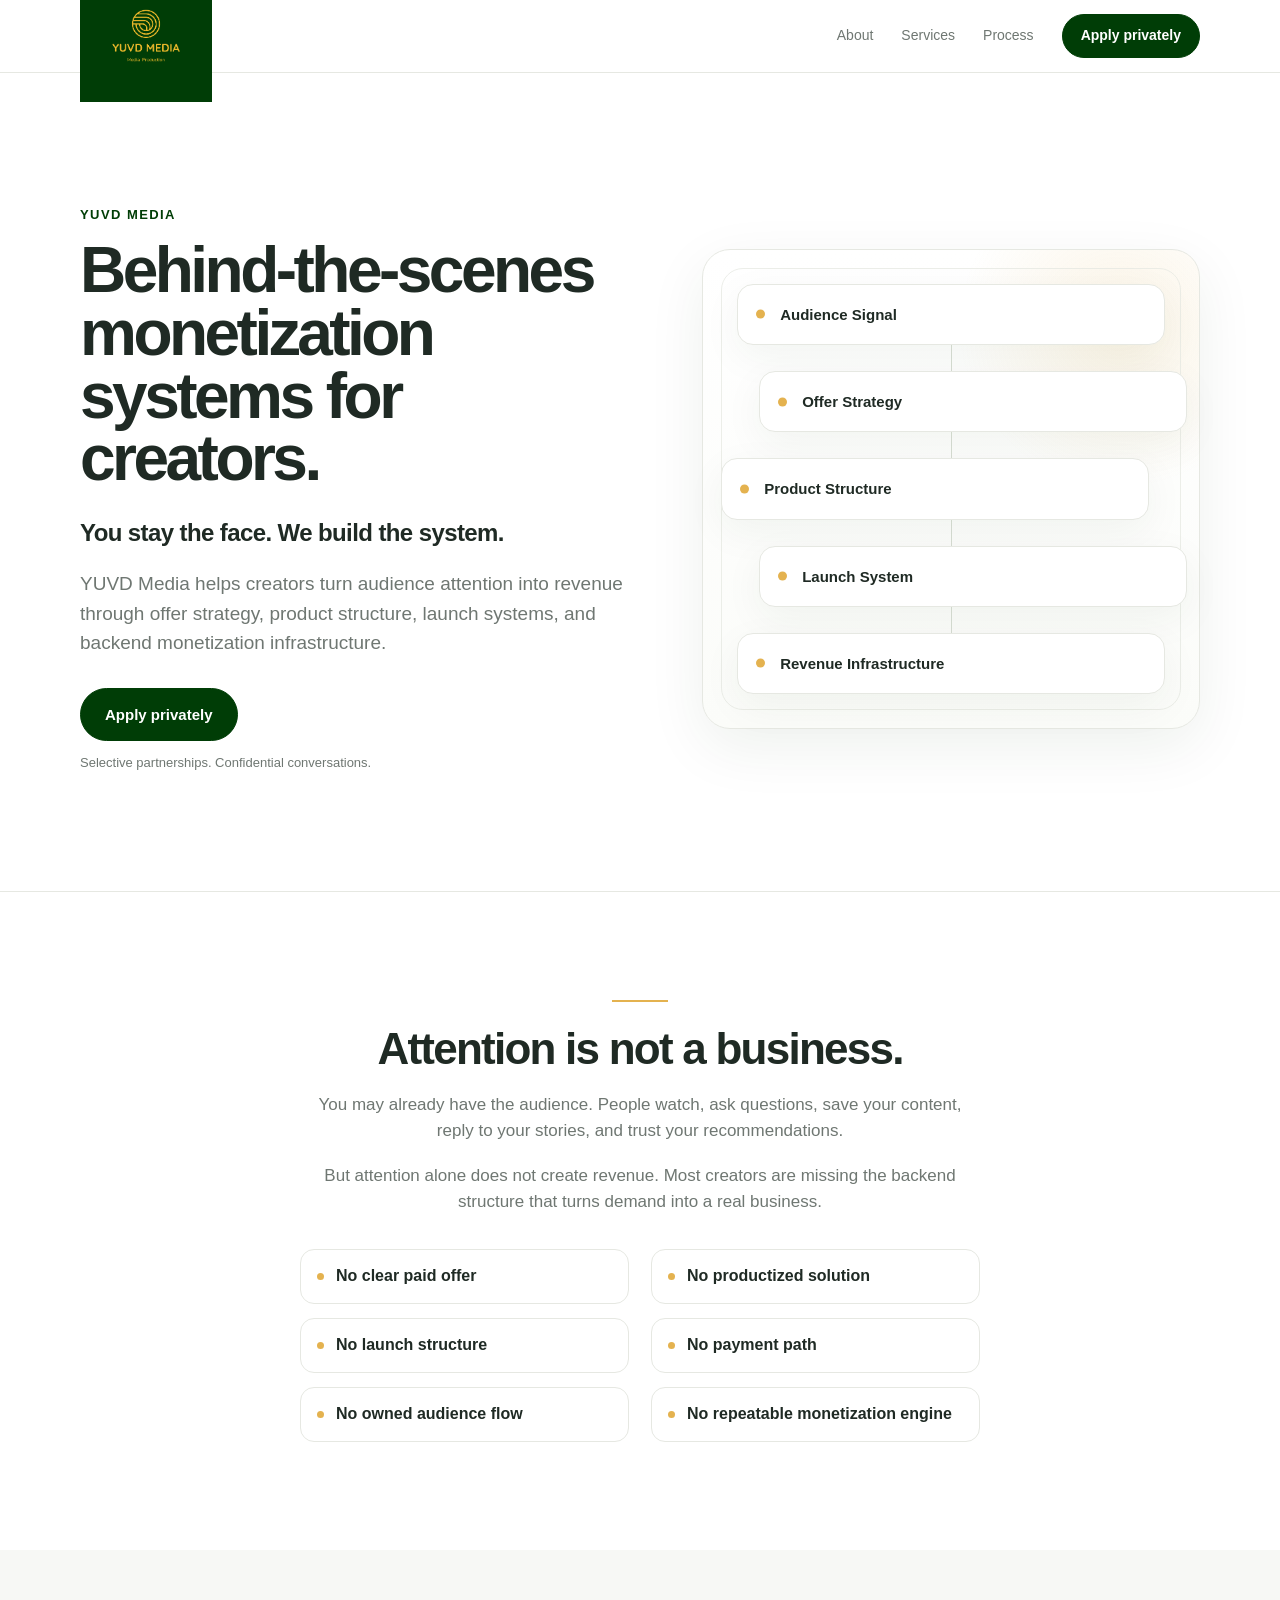
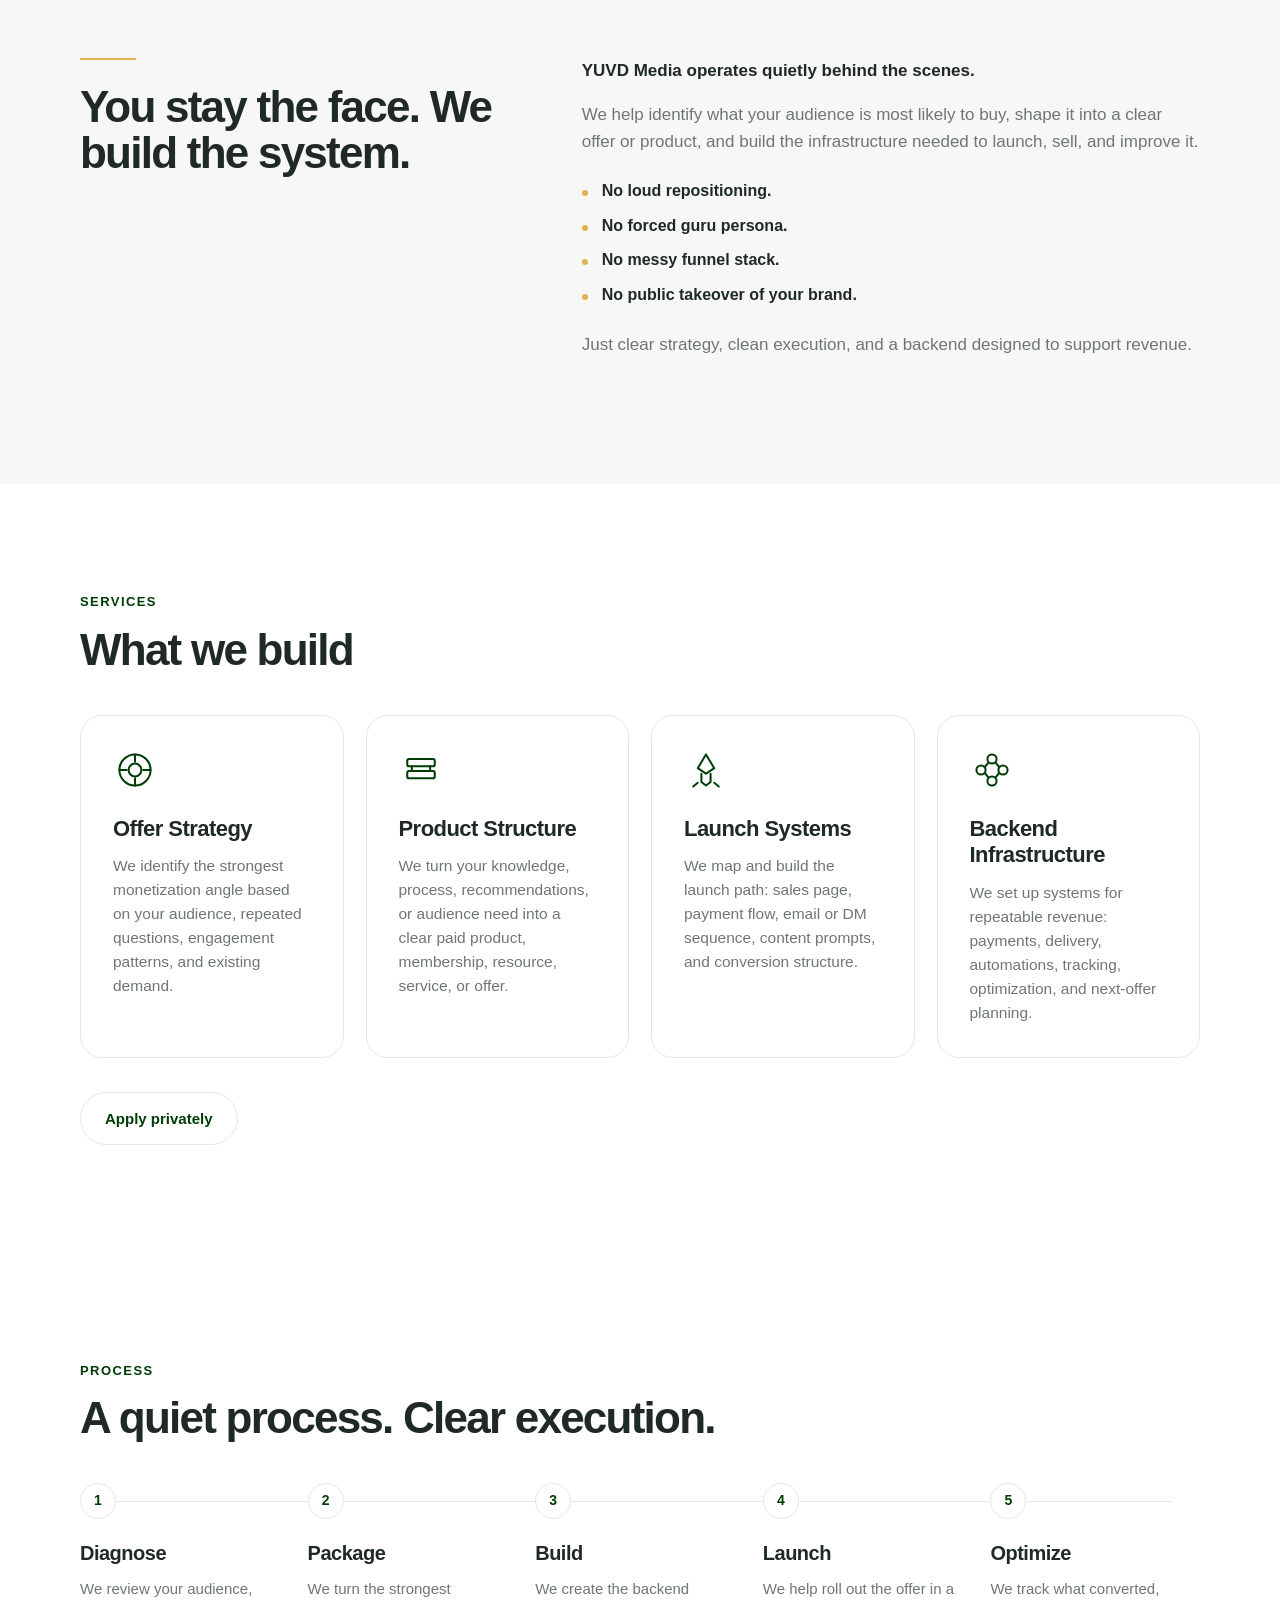
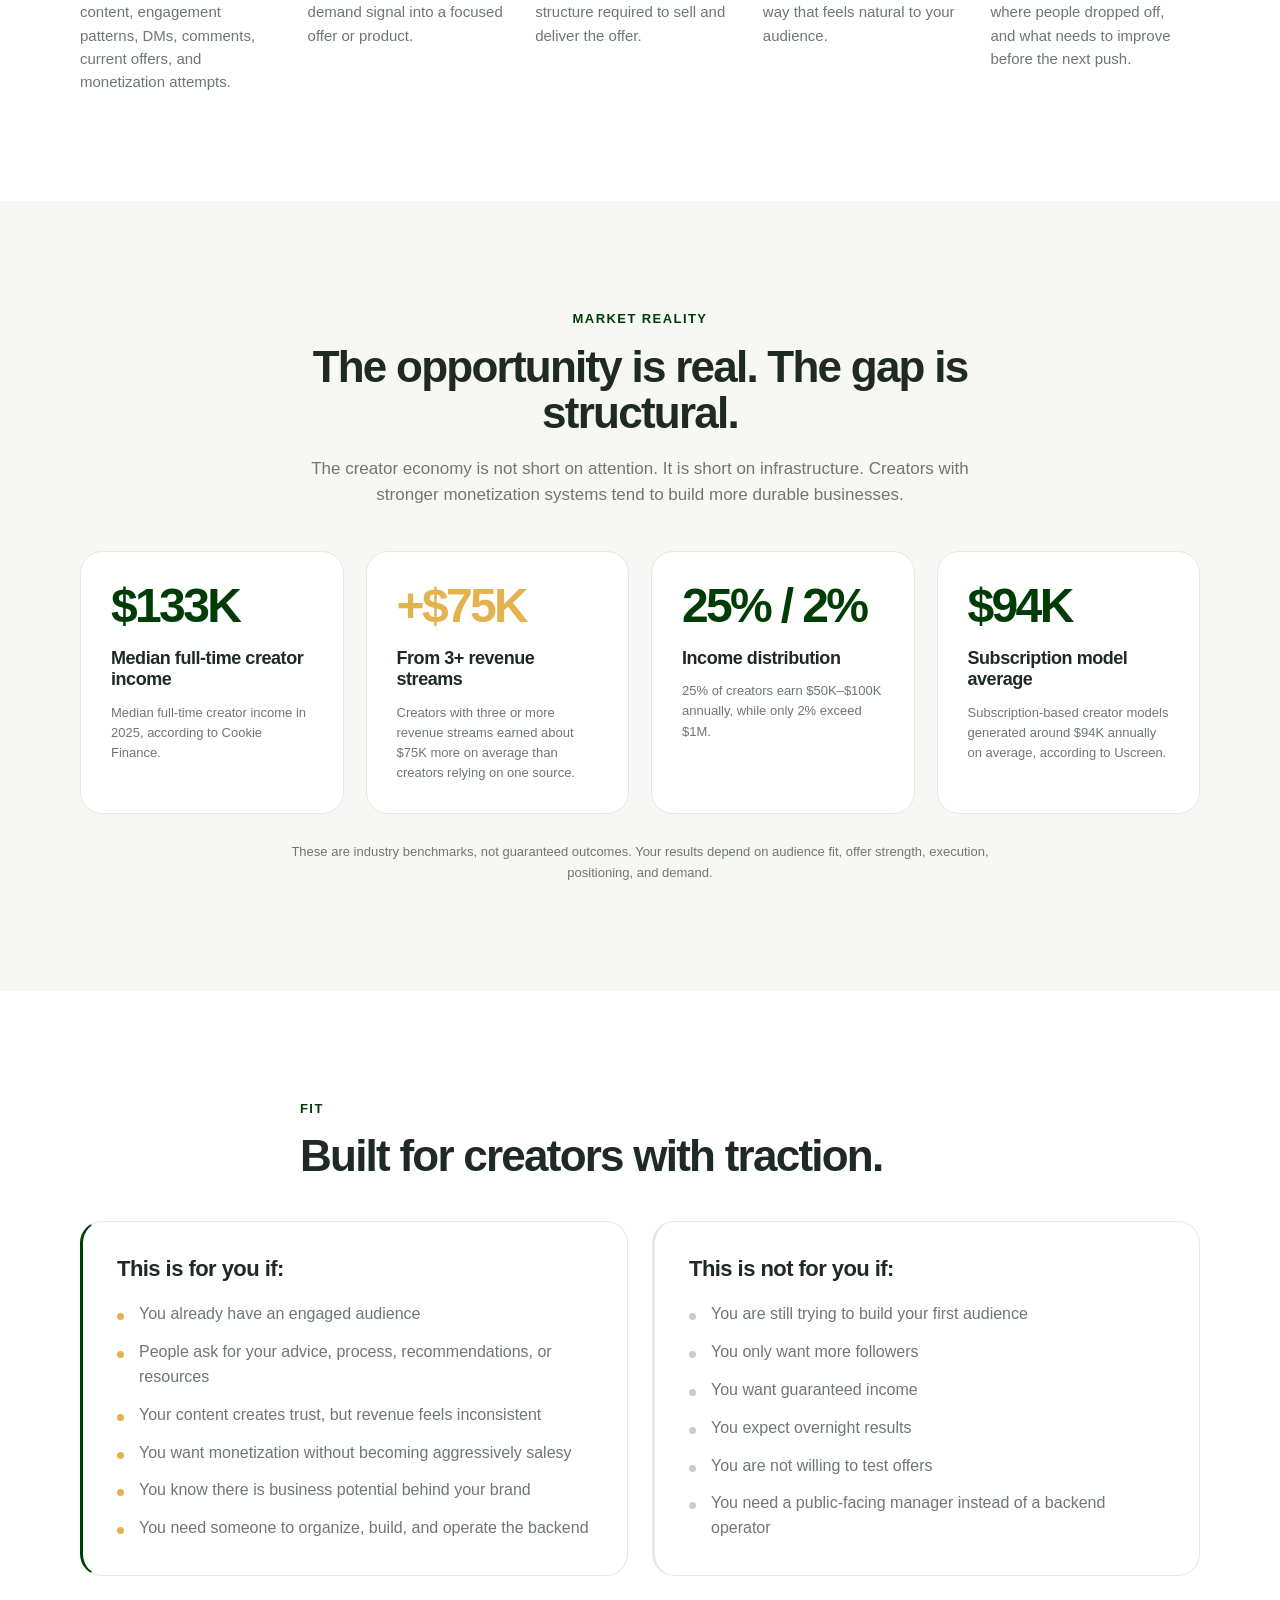
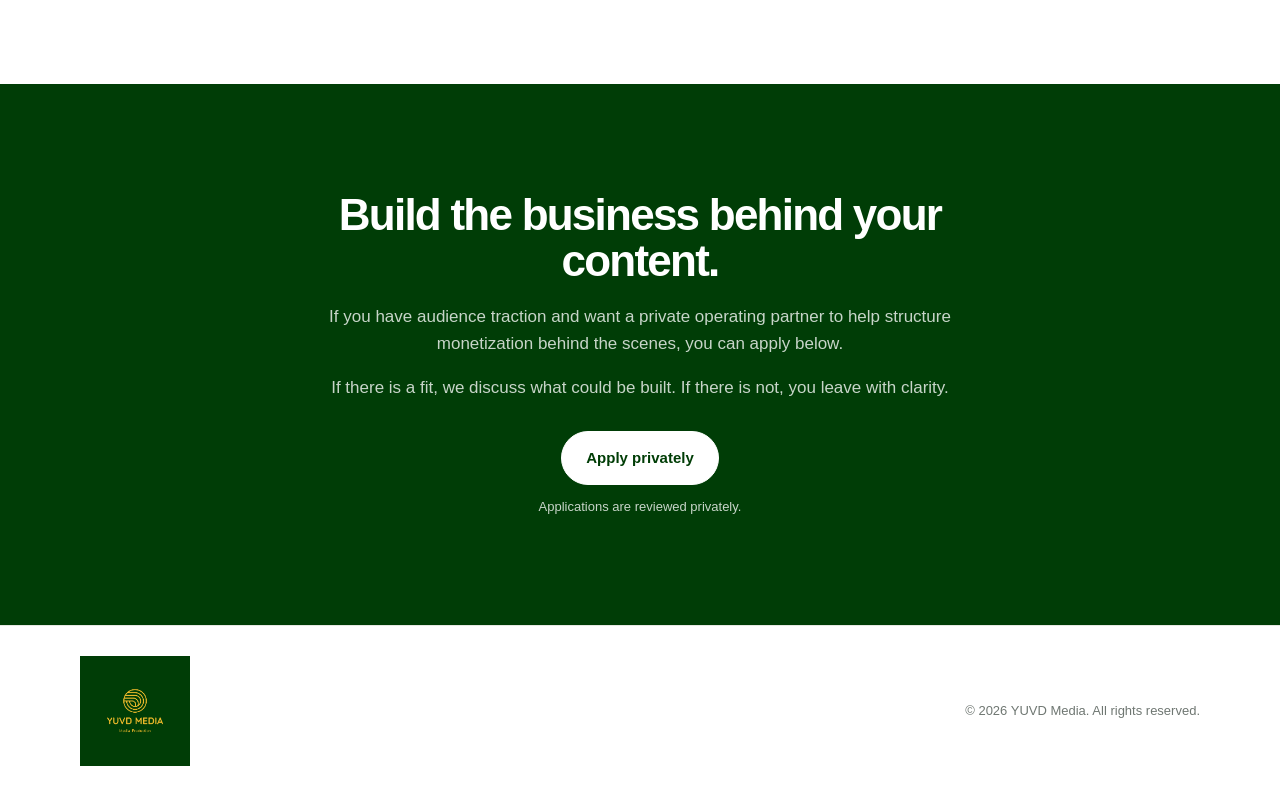
==== index.html @ 58db4ff4 "fix: correct files with logo" ====
<!DOCTYPE html>
<html lang="en">
<head>
  <meta charset="UTF-8" />
  <meta name="viewport" content="width=device-width, initial-scale=1.0" />
  <title>YUVD Media | Behind-the-scenes monetization systems for creators</title>
  <meta name="description" content="YUVD Media helps creators turn audience attention into revenue through offer strategy, product structure, launch systems, and backend monetization infrastructure." />
  <link rel="stylesheet" href="styles.css" />
</head>

<body>
  <header class="site-header">
    <div class="nav container">
      <a class="logo-link" href="index.html" aria-label="YUVD Media home">
        <img src="yuvd-media-logo.png" alt="YUVD Media" class="logo" />
      </a>

      <nav class="desktop-nav" aria-label="Primary navigation">
        <a href="#about">About</a>
        <a href="#services">Services</a>
        <a href="#process">Process</a>
        <a href="apply.html" class="nav-cta">Apply privately</a>
      </nav>

      <a href="apply.html" class="mobile-nav-cta">Apply</a>
    </div>
  </header>

  <main>
    <!-- HERO -->
    <section class="hero">
      <div class="container hero-grid">
        <div class="hero-copy">
          <p class="eyebrow">YUVD Media</p>
          <h1>Behind-the-scenes monetization systems for creators.</h1>
          <p class="hero-line">You stay the face. We build the system.</p>
          <p class="hero-support">
            YUVD Media helps creators turn audience attention into revenue through offer strategy,
            product structure, launch systems, and backend monetization infrastructure.
          </p>
          <div class="hero-actions">
            <a href="apply.html" class="button primary">Apply privately</a>
            <p class="microcopy">Selective partnerships. Confidential conversations.</p>
          </div>
        </div>

        <div class="hero-visual" aria-label="Backend monetization system visual">
          <div class="system-card card-1">
            <span class="system-label">Audience Signal</span>
          </div>
          <div class="system-connector"></div>
          <div class="system-card card-2">
            <span class="system-label">Offer Strategy</span>
          </div>
          <div class="system-connector"></div>
          <div class="system-card card-3">
            <span class="system-label">Product Structure</span>
          </div>
          <div class="system-connector"></div>
          <div class="system-card card-4">
            <span class="system-label">Launch System</span>
          </div>
          <div class="system-connector"></div>
          <div class="system-card card-5">
            <span class="system-label">Revenue Infrastructure</span>
          </div>
        </div>
      </div>
    </section>

    <!-- PROBLEM -->
    <section class="section problem" id="about">
      <div class="container narrow">
        <div class="section-kicker"></div>
        <h2>Attention is not a business.</h2>
        <p>
          You may already have the audience. People watch, ask questions, save your content,
          reply to your stories, and trust your recommendations.
        </p>
        <p>
          But attention alone does not create revenue. Most creators are missing the backend
          structure that turns demand into a real business.
        </p>

        <div class="problem-list" aria-label="Common backend gaps">
          <div><span></span>No clear paid offer</div>
          <div><span></span>No productized solution</div>
          <div><span></span>No launch structure</div>
          <div><span></span>No payment path</div>
          <div><span></span>No owned audience flow</div>
          <div><span></span>No repeatable monetization engine</div>
        </div>
      </div>
    </section>

    <!-- POSITIONING -->
    <section class="section positioning">
      <div class="container split">
        <div>
          <div class="gold-line"></div>
          <h2>You stay the face. We build the system.</h2>
        </div>
        <div class="positioning-copy">
          <p>
            YUVD Media operates quietly behind the scenes.
          </p>
          <p>
            We help identify what your audience is most likely to buy, shape it into a clear
            offer or product, and build the infrastructure needed to launch, sell, and improve it.
          </p>
          <ul class="quiet-list">
            <li>No loud repositioning.</li>
            <li>No forced guru persona.</li>
            <li>No messy funnel stack.</li>
            <li>No public takeover of your brand.</li>
          </ul>
          <p>
            Just clear strategy, clean execution, and a backend designed to support revenue.
          </p>
        </div>
      </div>
    </section>

    <!-- SERVICES -->
    <section class="section services" id="services">
      <div class="container">
        <div class="section-heading">
          <p class="eyebrow">Services</p>
          <h2>What we build</h2>
        </div>

        <div class="card-grid four">
          <article class="service-card">
            <div class="icon-box" aria-hidden="true">
              <svg viewBox="0 0 48 48"><circle cx="24" cy="24" r="17"></circle><circle cx="24" cy="24" r="7"></circle><path d="M24 7v8M24 33v8M7 24h8M33 24h8"></path></svg>
            </div>
            <h3>Offer Strategy</h3>
            <p>
              We identify the strongest monetization angle based on your audience, repeated
              questions, engagement patterns, and existing demand.
            </p>
          </article>

          <article class="service-card">
            <div class="icon-box" aria-hidden="true">
              <svg viewBox="0 0 48 48"><rect x="9" y="12" width="30" height="8" rx="2"></rect><rect x="9" y="25" width="30" height="8" rx="2"></rect><path d="M14 20v5M34 20v5"></path></svg>
            </div>
            <h3>Product Structure</h3>
            <p>
              We turn your knowledge, process, recommendations, or audience need into a clear
              paid product, membership, resource, service, or offer.
            </p>
          </article>

          <article class="service-card">
            <div class="icon-box" aria-hidden="true">
              <svg viewBox="0 0 48 48"><path d="M24 7l9 15-9 6-9-6 9-15z"></path><path d="M19 28v9l5 4 5-4v-9"></path><path d="M15 38l-5 4M33 38l5 4"></path></svg>
            </div>
            <h3>Launch Systems</h3>
            <p>
              We map and build the launch path: sales page, payment flow, email or DM sequence,
              content prompts, and conversion structure.
            </p>
          </article>

          <article class="service-card">
            <div class="icon-box" aria-hidden="true">
              <svg viewBox="0 0 48 48"><circle cx="12" cy="24" r="5"></circle><circle cx="24" cy="12" r="5"></circle><circle cx="36" cy="24" r="5"></circle><circle cx="24" cy="36" r="5"></circle><path d="M16 21l4-5M28 16l4 5M32 27l-4 5M20 32l-4-5"></path></svg>
            </div>
            <h3>Backend Infrastructure</h3>
            <p>
              We set up systems for repeatable revenue: payments, delivery, automations,
              tracking, optimization, and next-offer planning.
            </p>
          </article>
        </div>

        <div class="section-cta">
          <a href="apply.html" class="button secondary">Apply privately</a>
        </div>
      </div>
    </section>

    <!-- PROCESS -->
    <section class="section process" id="process">
      <div class="container">
        <div class="section-heading">
          <p class="eyebrow">Process</p>
          <h2>A quiet process. Clear execution.</h2>
        </div>

        <div class="process-line">
          <article class="process-step">
            <span class="step-number">1</span>
            <h3>Diagnose</h3>
            <p>We review your audience, content, engagement patterns, DMs, comments, current offers, and monetization attempts.</p>
          </article>

          <article class="process-step">
            <span class="step-number">2</span>
            <h3>Package</h3>
            <p>We turn the strongest demand signal into a focused offer or product.</p>
          </article>

          <article class="process-step">
            <span class="step-number">3</span>
            <h3>Build</h3>
            <p>We create the backend structure required to sell and deliver the offer.</p>
          </article>

          <article class="process-step">
            <span class="step-number">4</span>
            <h3>Launch</h3>
            <p>We help roll out the offer in a way that feels natural to your audience.</p>
          </article>

          <article class="process-step">
            <span class="step-number">5</span>
            <h3>Optimize</h3>
            <p>We track what converted, where people dropped off, and what needs to improve before the next push.</p>
          </article>
        </div>
      </div>
    </section>

    <!-- OPPORTUNITY -->
    <section class="section opportunity">
      <div class="container">
        <div class="section-heading narrow center">
          <p class="eyebrow">Market reality</p>
          <h2>The opportunity is real. The gap is structural.</h2>
          <p>
            The creator economy is not short on attention. It is short on infrastructure.
            Creators with stronger monetization systems tend to build more durable businesses.
          </p>
        </div>

        <div class="stat-grid">
          <article class="stat-card">
            <span>$133K</span>
            <h3>Median full-time creator income</h3>
            <p>Median full-time creator income in 2025, according to Cookie Finance.</p>
          </article>

          <article class="stat-card">
            <span>+$75K</span>
            <h3>From 3+ revenue streams</h3>
            <p>Creators with three or more revenue streams earned about $75K more on average than creators relying on one source.</p>
          </article>

          <article class="stat-card">
            <span>25% / 2%</span>
            <h3>Income distribution</h3>
            <p>25% of creators earn $50K–$100K annually, while only 2% exceed $1M.</p>
          </article>

          <article class="stat-card">
            <span>$94K</span>
            <h3>Subscription model average</h3>
            <p>Subscription-based creator models generated around $94K annually on average, according to Uscreen.</p>
          </article>
        </div>

        <p class="disclaimer">
          These are industry benchmarks, not guaranteed outcomes. Your results depend on audience fit,
          offer strength, execution, positioning, and demand.
        </p>
      </div>
    </section>

    <!-- FIT -->
    <section class="section fit">
      <div class="container">
        <div class="section-heading narrow">
          <p class="eyebrow">Fit</p>
          <h2>Built for creators with traction.</h2>
        </div>

        <div class="fit-grid">
          <article class="fit-card for">
            <h3>This is for you if:</h3>
            <ul>
              <li>You already have an engaged audience</li>
              <li>People ask for your advice, process, recommendations, or resources</li>
              <li>Your content creates trust, but revenue feels inconsistent</li>
              <li>You want monetization without becoming aggressively salesy</li>
              <li>You know there is business potential behind your brand</li>
              <li>You need someone to organize, build, and operate the backend</li>
            </ul>
          </article>

          <article class="fit-card not-for">
            <h3>This is not for you if:</h3>
            <ul>
              <li>You are still trying to build your first audience</li>
              <li>You only want more followers</li>
              <li>You want guaranteed income</li>
              <li>You expect overnight results</li>
              <li>You are not willing to test offers</li>
              <li>You need a public-facing manager instead of a backend operator</li>
            </ul>
          </article>
        </div>
      </div>
    </section>

    <!-- FINAL CTA -->
    <section class="section final-cta">
      <div class="container narrow center">
        <h2>Build the business behind your content.</h2>
        <p>
          If you have audience traction and want a private operating partner to help structure
          monetization behind the scenes, you can apply below.
        </p>
        <p>
          If there is a fit, we discuss what could be built. If there is not, you leave with clarity.
        </p>
        <a href="apply.html" class="button primary">Apply privately</a>
        <p class="microcopy">Applications are reviewed privately.</p>
      </div>
    </section>
  </main>

  <footer class="footer">
    <div class="container footer-inner">
      <img src="yuvd-media-logo.png" alt="YUVD Media" class="footer-logo" />
      <p>© 2026 YUVD Media. All rights reserved.</p>
    </div>
  </footer>
</body>
</html>
---- styles.css ----
/* YUVD Media website system */

:root {
  --green: #003D06;
  --green-hover: #062F0A;
  --gold: #E4B24F;
  --text: #1F2A24;
  --muted: #6F7772;
  --soft: #F7F8F5;
  --border: #E6E8E2;
  --white: #FFFFFF;
  --shadow: 0 18px 60px rgba(0, 61, 6, 0.07);
}

* {
  box-sizing: border-box;
}

html {
  scroll-behavior: smooth;
}

body {
  margin: 0;
  font-family: Inter, -apple-system, BlinkMacSystemFont, "Segoe UI", Roboto, Arial, sans-serif;
  color: var(--text);
  background: var(--white);
  line-height: 1.55;
}

img {
  max-width: 100%;
  display: block;
}

a {
  color: inherit;
  text-decoration: none;
}

.container {
  width: min(1120px, calc(100% - 40px));
  margin: 0 auto;
}

.narrow {
  width: min(680px, calc(100% - 40px));
}

.center {
  text-align: center;
}

.site-header {
  position: sticky;
  top: 0;
  z-index: 20;
  background: rgba(255, 255, 255, 0.94);
  backdrop-filter: blur(16px);
  border-bottom: 1px solid var(--border);
}

.nav {
  height: 72px;
  display: flex;
  align-items: center;
  justify-content: space-between;
}

.logo-link {
  display: inline-flex;
  align-items: center;
}

.logo {
  width: 132px;
  height: auto;
}

.desktop-nav {
  display: flex;
  align-items: center;
  gap: 28px;
  font-size: 14px;
  color: var(--muted);
}

.desktop-nav a:not(.nav-cta):hover {
  color: var(--green);
}

.nav-cta {
  color: var(--white);
  background: var(--green);
  border: 1px solid var(--green);
  border-radius: 999px;
  padding: 10px 18px;
  font-weight: 600;
}

.nav-cta:hover {
  background: var(--green-hover);
}

.mobile-nav-cta {
  display: none;
  color: var(--green);
  font-weight: 600;
  font-size: 14px;
}

/* Buttons */

.button {
  display: inline-flex;
  align-items: center;
  justify-content: center;
  min-height: 48px;
  padding: 14px 24px;
  border-radius: 999px;
  font-size: 15px;
  font-weight: 600;
  border: 1px solid transparent;
  transition: transform 180ms ease, background 180ms ease, border-color 180ms ease;
}

.button:hover {
  transform: translateY(-1px);
}

.button.primary {
  background: var(--green);
  color: var(--white);
  border-color: var(--green);
}

.button.primary:hover {
  background: var(--green-hover);
}

.button.secondary {
  color: var(--green);
  background: var(--white);
  border-color: var(--border);
}

.button.secondary:hover {
  border-color: var(--gold);
}

/* Shared sections */

.section {
  padding: 108px 0;
}

.section-heading {
  margin-bottom: 42px;
}

.section-heading.center,
.section-heading.narrow {
  margin-left: auto;
  margin-right: auto;
}

.eyebrow {
  margin: 0 0 14px;
  color: var(--green);
  font-size: 13px;
  font-weight: 700;
  letter-spacing: 0.11em;
  text-transform: uppercase;
}

h1,
h2,
h3,
p {
  margin-top: 0;
}

h1 {
  font-size: clamp(42px, 6vw, 64px);
  line-height: 0.98;
  letter-spacing: -0.055em;
  font-weight: 700;
  margin-bottom: 24px;
}

h2 {
  font-size: clamp(30px, 4vw, 44px);
  line-height: 1.05;
  letter-spacing: -0.04em;
  font-weight: 650;
  margin-bottom: 20px;
}

h3 {
  font-size: 22px;
  line-height: 1.2;
  letter-spacing: -0.025em;
  font-weight: 650;
  margin-bottom: 12px;
}

p {
  color: var(--muted);
  font-size: 17px;
  margin-bottom: 18px;
}

.microcopy {
  color: var(--muted);
  font-size: 13px;
  margin: 12px 0 0;
}

/* Hero */

.hero {
  padding: 132px 0 118px;
  background: var(--white);
}

.hero-grid {
  display: grid;
  grid-template-columns: minmax(0, 1.05fr) minmax(360px, 0.95fr);
  gap: 72px;
  align-items: center;
}

.hero-copy {
  max-width: 675px;
}

.hero-line {
  font-size: 24px;
  color: var(--text);
  font-weight: 600;
  letter-spacing: -0.025em;
  margin-bottom: 18px;
}

.hero-support {
  font-size: 19px;
  max-width: 640px;
  margin-bottom: 30px;
}

.hero-actions {
  display: flex;
  flex-direction: column;
  align-items: flex-start;
}

.hero-visual {
  position: relative;
  padding: 34px;
  border: 1px solid var(--border);
  border-radius: 28px;
  background:
    radial-gradient(circle at 84% 16%, rgba(228, 178, 79, 0.14), transparent 28%),
    linear-gradient(180deg, #FFFFFF, #FBFCF9);
  box-shadow: var(--shadow);
}

.hero-visual::before {
  content: "";
  position: absolute;
  inset: 18px;
  border: 1px solid rgba(230, 232, 226, 0.75);
  border-radius: 22px;
  pointer-events: none;
}

.system-card {
  position: relative;
  z-index: 1;
  background: var(--white);
  border: 1px solid var(--border);
  border-radius: 16px;
  padding: 18px 20px;
  box-shadow: 0 12px 40px rgba(0, 61, 6, 0.05);
}

.system-card::before {
  content: "";
  width: 9px;
  height: 9px;
  background: var(--gold);
  border-radius: 50%;
  position: absolute;
  left: 18px;
  top: 50%;
  transform: translateY(-50%);
}

.system-label {
  display: block;
  padding-left: 22px;
  color: var(--text);
  font-weight: 650;
  font-size: 15px;
}

.system-connector {
  width: 1px;
  height: 26px;
  background: #D8DED4;
  margin: 0 auto;
}

.card-2,
.card-4 {
  transform: translateX(22px);
}

.card-3 {
  transform: translateX(-16px);
}

/* Problem */

.problem {
  border-top: 1px solid var(--border);
}

.problem .narrow {
  text-align: center;
}

.section-kicker {
  width: 56px;
  height: 2px;
  background: var(--gold);
  margin: 0 auto 24px;
}

.problem-list {
  margin-top: 34px;
  display: grid;
  grid-template-columns: repeat(2, minmax(0, 1fr));
  gap: 14px 22px;
  text-align: left;
}

.problem-list div {
  display: flex;
  align-items: center;
  gap: 12px;
  padding: 14px 16px;
  border: 1px solid var(--border);
  border-radius: 14px;
  color: var(--text);
  font-weight: 550;
  background: var(--white);
}

.problem-list span {
  width: 7px;
  height: 7px;
  background: var(--gold);
  border-radius: 999px;
  flex: 0 0 auto;
}

/* Positioning */

.positioning {
  background: var(--soft);
}

.split {
  display: grid;
  grid-template-columns: minmax(0, 0.82fr) minmax(0, 1.18fr);
  gap: 72px;
  align-items: start;
}

.gold-line {
  width: 56px;
  height: 2px;
  background: var(--gold);
  margin-bottom: 24px;
}

.positioning-copy p:first-child {
  color: var(--text);
  font-weight: 650;
}

.quiet-list {
  list-style: none;
  padding: 0;
  margin: 24px 0;
  display: grid;
  gap: 10px;
}

.quiet-list li {
  color: var(--text);
  font-weight: 550;
  padding-left: 20px;
  position: relative;
}

.quiet-list li::before {
  content: "";
  width: 6px;
  height: 6px;
  background: var(--gold);
  border-radius: 999px;
  position: absolute;
  left: 0;
  top: 11px;
}

/* Services */

.card-grid.four {
  display: grid;
  grid-template-columns: repeat(4, minmax(0, 1fr));
  gap: 22px;
}

.service-card {
  padding: 32px;
  border: 1px solid var(--border);
  border-radius: 22px;
  background: var(--white);
  transition: transform 180ms ease, box-shadow 180ms ease, border-color 180ms ease;
}

.service-card:hover {
  transform: translateY(-3px);
  box-shadow: 0 18px 50px rgba(0, 61, 6, 0.06);
  border-color: rgba(228, 178, 79, 0.55);
}

.service-card p {
  font-size: 15.5px;
  margin-bottom: 0;
}

.icon-box {
  width: 44px;
  height: 44px;
  color: var(--green);
  margin-bottom: 24px;
}

.icon-box svg {
  width: 100%;
  height: 100%;
  fill: none;
  stroke: currentColor;
  stroke-width: 2.2;
  stroke-linecap: round;
  stroke-linejoin: round;
}

.section-cta {
  margin-top: 34px;
}

/* Process */

.process {
  background: var(--white);
}

.process-line {
  display: grid;
  grid-template-columns: repeat(5, 1fr);
  gap: 18px;
  position: relative;
}

.process-line::before {
  content: "";
  position: absolute;
  left: 28px;
  right: 28px;
  top: 18px;
  height: 1px;
  background: var(--border);
  z-index: 0;
}

.process-step {
  position: relative;
  z-index: 1;
  padding-right: 14px;
}

.step-number {
  width: 36px;
  height: 36px;
  border: 1px solid var(--border);
  border-radius: 999px;
  background: var(--white);
  color: var(--green);
  display: inline-flex;
  align-items: center;
  justify-content: center;
  font-size: 14px;
  font-weight: 700;
  margin-bottom: 22px;
}

.process-step h3 {
  font-size: 20px;
}

.process-step p {
  font-size: 15px;
  margin-bottom: 0;
}

/* Opportunity */

.opportunity {
  background: var(--soft);
}

.stat-grid {
  display: grid;
  grid-template-columns: repeat(4, minmax(0, 1fr));
  gap: 22px;
  margin-top: 42px;
}

.stat-card {
  background: var(--white);
  border: 1px solid var(--border);
  border-radius: 22px;
  padding: 30px;
}

.stat-card span {
  display: block;
  color: var(--green);
  font-size: clamp(34px, 4vw, 48px);
  line-height: 1;
  letter-spacing: -0.055em;
  font-weight: 720;
  margin-bottom: 18px;
}

.stat-card:nth-child(2) span {
  color: var(--gold);
}

.stat-card h3 {
  font-size: 18px;
}

.stat-card p {
  font-size: 13px;
  margin-bottom: 0;
}

.disclaimer {
  width: min(760px, 100%);
  margin: 28px auto 0;
  font-size: 13px;
  text-align: center;
}

/* Fit */

.fit-grid {
  display: grid;
  grid-template-columns: repeat(2, minmax(0, 1fr));
  gap: 24px;
}

.fit-card {
  background: var(--white);
  border: 1px solid var(--border);
  border-radius: 22px;
  padding: 34px;
}

.fit-card.for {
  border-left: 3px solid var(--green);
}

.fit-card.not-for {
  border-left: 3px solid var(--border);
}

.fit-card ul {
  list-style: none;
  margin: 20px 0 0;
  padding: 0;
  display: grid;
  gap: 13px;
}

.fit-card li {
  position: relative;
  padding-left: 22px;
  color: var(--muted);
}

.fit-card li::before {
  content: "";
  position: absolute;
  top: 11px;
  left: 0;
  width: 7px;
  height: 7px;
  border-radius: 999px;
  background: var(--gold);
}

.not-for li::before {
  background: #C8CDC5;
}

/* Final CTA */

.final-cta {
  background: var(--green);
  color: var(--white);
}

.final-cta h2,
.final-cta p,
.final-cta .microcopy {
  color: var(--white);
}

.final-cta p {
  opacity: 0.78;
}

.final-cta .button.primary {
  background: var(--white);
  color: var(--green);
  border-color: var(--white);
  margin-top: 12px;
}

.final-cta .button.primary:hover {
  background: #F7F8F5;
}

/* Application page */

.application-hero {
  padding: 116px 0 72px;
  background: var(--white);
  border-bottom: 1px solid var(--border);
}

.application-hero h1 {
  margin-bottom: 20px;
}

.application-hero p:not(.eyebrow) {
  font-size: 19px;
}

.application-section {
  background: var(--soft);
}

.application-layout {
  display: grid;
  grid-template-columns: minmax(280px, 0.75fr) minmax(0, 1.25fr);
  gap: 52px;
  align-items: start;
}

.application-aside {
  position: sticky;
  top: 104px;
  background: var(--white);
  border: 1px solid var(--border);
  border-radius: 22px;
  padding: 30px;
}

.application-aside h2 {
  font-size: 28px;
}

.application-aside ol {
  margin: 22px 0;
  padding-left: 20px;
  color: var(--muted);
}

.application-aside li {
  margin-bottom: 14px;
}

.confidential-note {
  font-size: 14px;
  padding-top: 18px;
  border-top: 1px solid var(--border);
}

.application-form {
  background: var(--white);
  border: 1px solid var(--border);
  border-radius: 22px;
  padding: 34px;
  display: grid;
  gap: 18px;
}

.application-form label {
  display: grid;
  gap: 8px;
  color: var(--text);
  font-size: 14px;
  font-weight: 650;
}

.application-form input,
.application-form textarea {
  width: 100%;
  border: 1px solid var(--border);
  border-radius: 14px;
  padding: 13px 14px;
  font: inherit;
  font-size: 15px;
  color: var(--text);
  background: var(--white);
  outline: none;
}

.application-form input {
  min-height: 50px;
}

.application-form textarea {
  min-height: 150px;
  resize: vertical;
}

.application-form input:focus,
.application-form textarea:focus {
  border-color: var(--green);
  box-shadow: 0 0 0 3px rgba(0, 61, 6, 0.08);
}

.application-form button {
  width: fit-content;
  margin-top: 6px;
}

/* Footer */

.footer {
  padding: 30px 0;
  background: var(--white);
  border-top: 1px solid var(--border);
}

.footer-inner {
  display: flex;
  align-items: center;
  justify-content: space-between;
  gap: 24px;
}

.footer-logo {
  width: 110px;
}

.footer p {
  margin: 0;
  font-size: 13px;
}

/* Responsive */

@media (max-width: 1024px) {
  .hero-grid,
  .split,
  .application-layout {
    grid-template-columns: 1fr;
    gap: 52px;
  }

  .card-grid.four,
  .stat-grid {
    grid-template-columns: repeat(2, minmax(0, 1fr));
  }

  .process-line {
    grid-template-columns: 1fr;
    gap: 24px;
  }

  .process-line::before {
    left: 21px;
    right: auto;
    top: 0;
    bottom: 0;
    width: 1px;
    height: auto;
  }

  .process-step {
    padding-left: 66px;
    padding-right: 0;
  }

  .step-number {
    position: absolute;
    left: 0;
    top: 0;
  }

  .application-aside {
    position: static;
  }
}

@media (max-width: 760px) {
  .container,
  .narrow {
    width: min(100% - 32px, 1120px);
  }

  .desktop-nav {
    display: none;
  }

  .mobile-nav-cta {
    display: inline-flex;
  }

  .nav {
    height: 66px;
  }

  .logo {
    width: 112px;
  }

  .hero {
    padding: 78px 0 72px;
  }

  h1 {
    font-size: clamp(40px, 11.5vw, 46px);
    line-height: 1;
  }

  h2 {
    font-size: 31px;
  }

  h3 {
    font-size: 20px;
  }

  p {
    font-size: 16px;
  }

  .hero-line {
    font-size: 20px;
  }

  .hero-support {
    font-size: 16px;
  }

  .hero-visual {
    padding: 22px;
    border-radius: 22px;
  }

  .hero-visual::before {
    display: none;
  }

  .card-2,
  .card-3,
  .card-4 {
    transform: none;
  }

  .system-card {
    padding: 15px 16px;
  }

  .system-label {
    font-size: 14px;
  }

  .section {
    padding: 72px 0;
  }

  .problem .narrow,
  .center {
    text-align: left;
  }

  .section-kicker {
    margin-left: 0;
  }

  .problem-list,
  .card-grid.four,
  .stat-grid,
  .fit-grid {
    grid-template-columns: 1fr;
  }

  .service-card,
  .fit-card,
  .stat-card,
  .application-form,
  .application-aside {
    padding: 24px;
    border-radius: 18px;
  }

  .process-step {
    padding-left: 60px;
  }

  .step-number {
    width: 42px;
    height: 42px;
    background: var(--green);
    color: var(--white);
    border-color: var(--green);
    font-size: 16px;
  }

  .application-hero {
    padding: 78px 0 56px;
    text-align: left;
  }

  .application-form button {
    width: 100%;
  }

  .footer-inner {
    align-items: flex-start;
    flex-direction: column;
  }
}
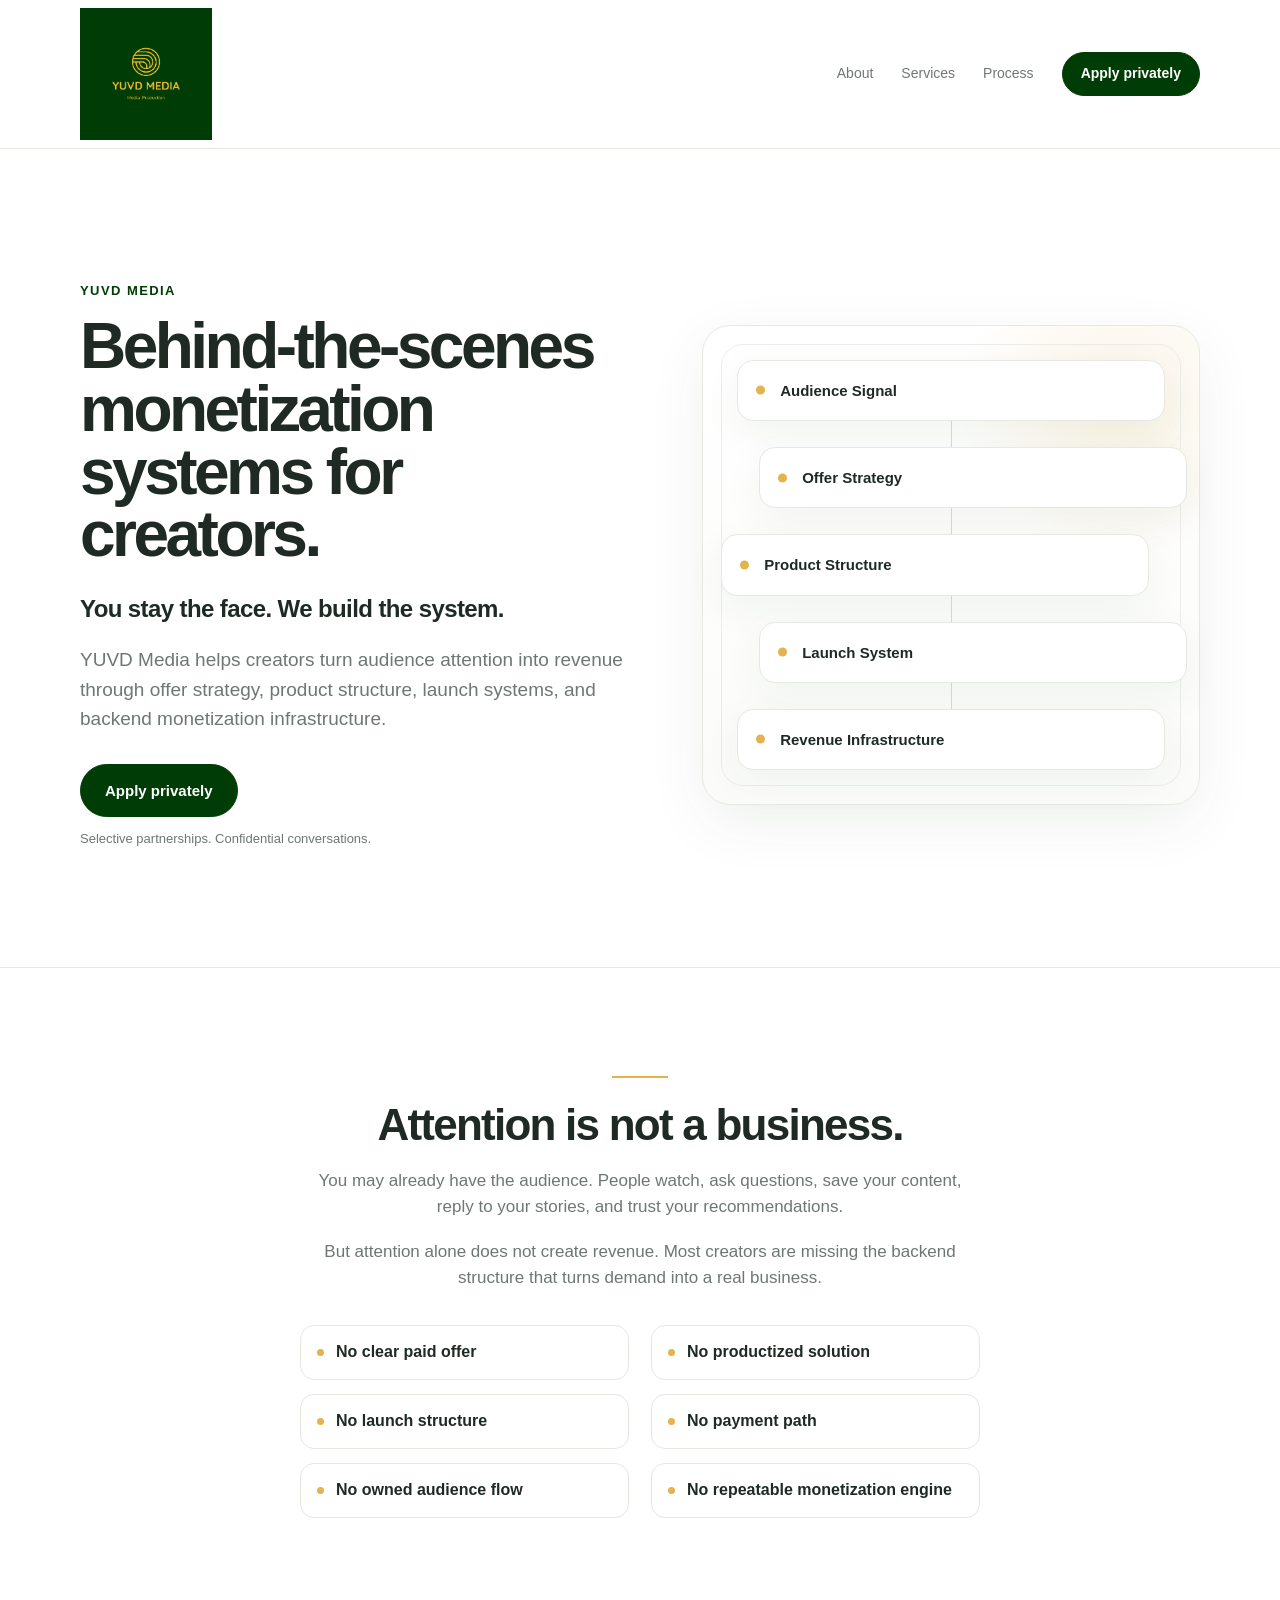
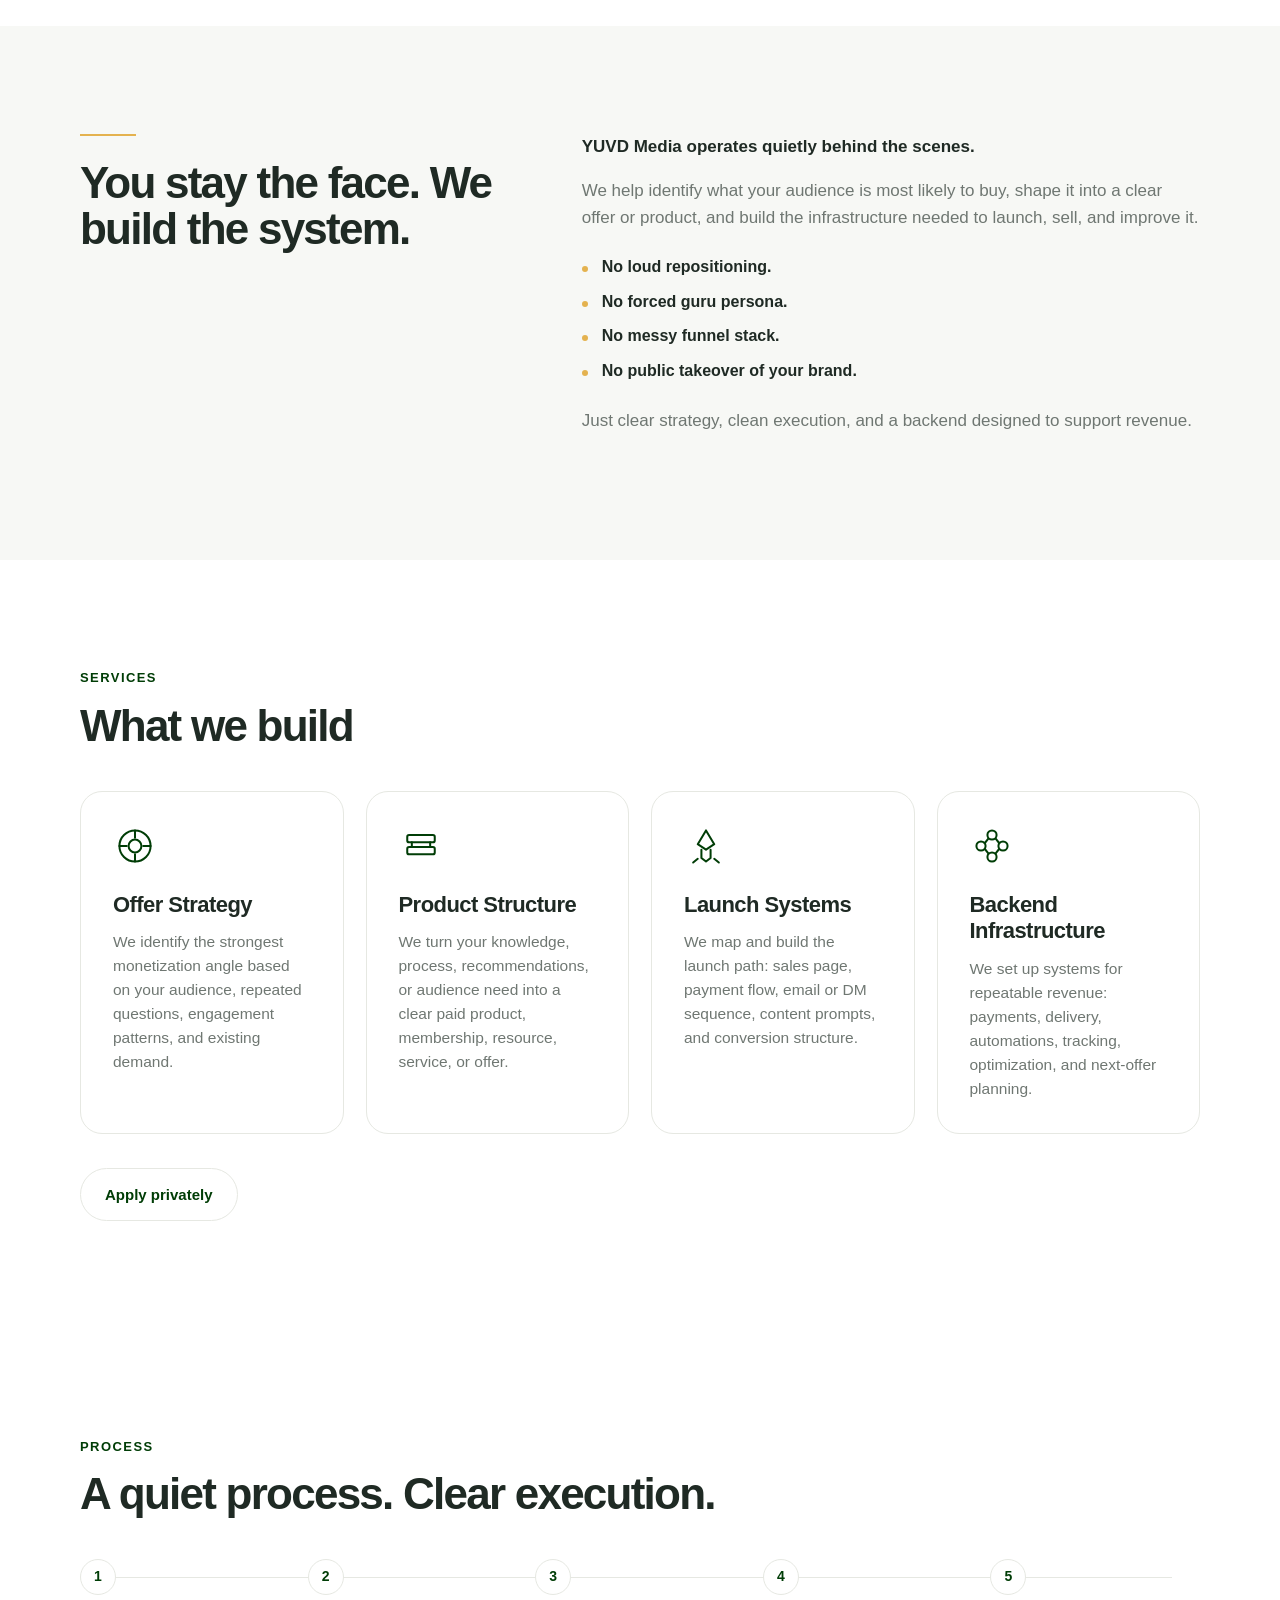
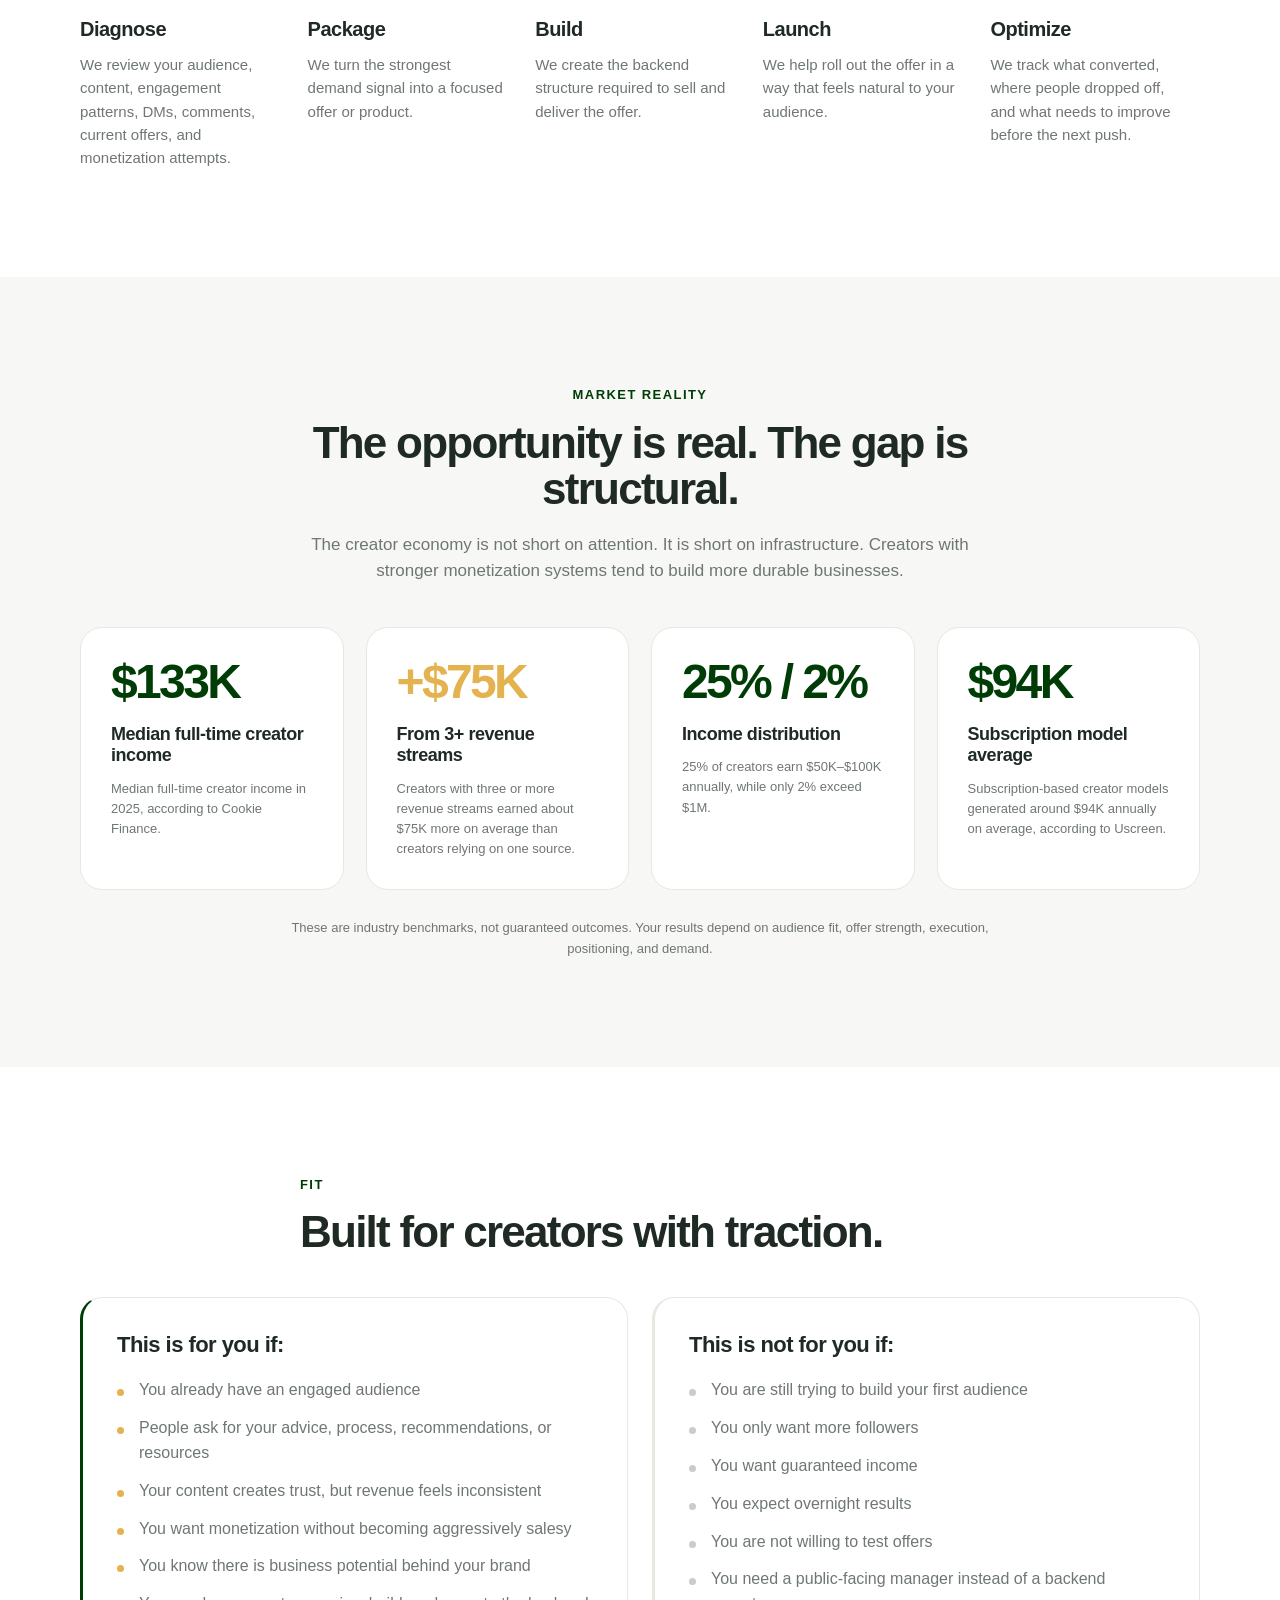
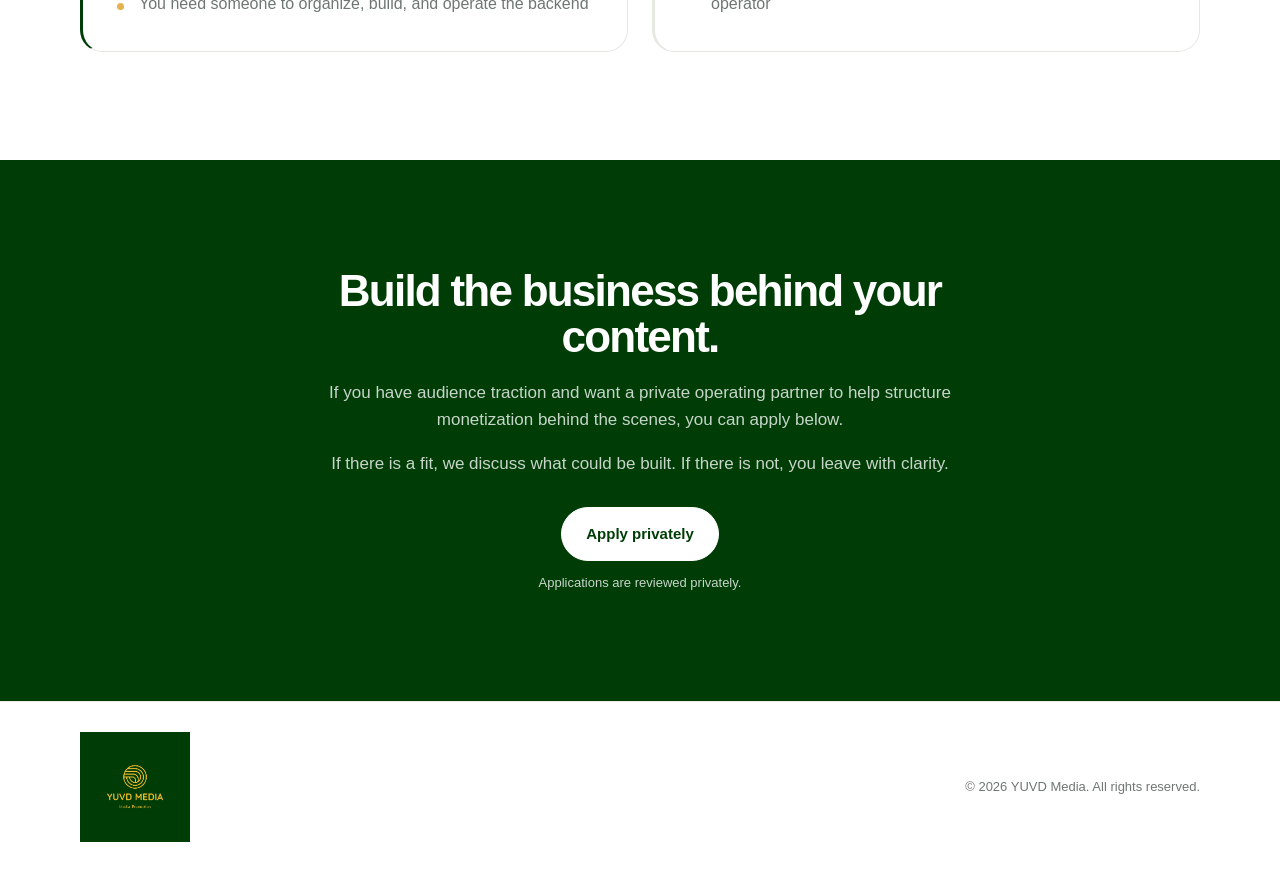
==== commit 991966a5: "add favicon to both pages" ====
--- a/index.html
+++ b/index.html
@@ -5,6 +5,7 @@
   <meta name="viewport" content="width=device-width, initial-scale=1.0" />
   <title>YUVD Media | Behind-the-scenes monetization systems for creators</title>
   <meta name="description" content="YUVD Media helps creators turn audience attention into revenue through offer strategy, product structure, launch systems, and backend monetization infrastructure." />
+  <link rel="icon" type="image/png" href="yuvd-media-logo.png" />
   <link rel="stylesheet" href="styles.css" />
 </head>
 
--- a/styles.css
+++ b/styles.css
@@ -61,7 +61,8 @@
 }
 
 .nav {
-  height: 72px;
+  height: auto;
+  padding: 8px 0;
   display: flex;
   align-items: center;
   justify-content: space-between;
